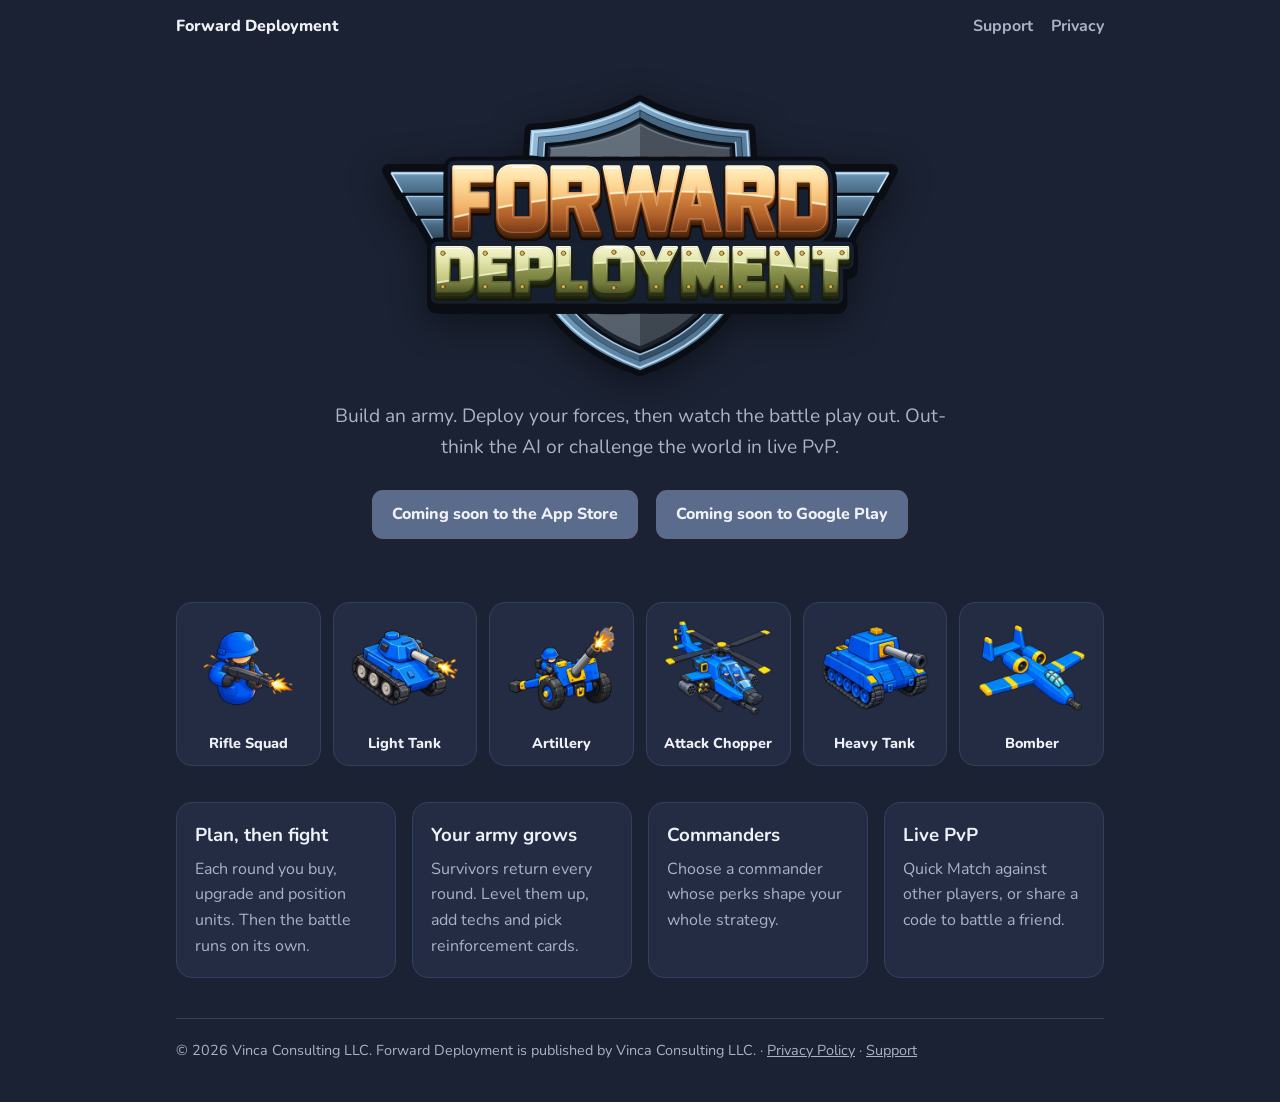
==== index.html @ e3504d12 "New tagline Co-Authored-By: Claude Opus 5.5 <noreply@anthropic.com> Claude-Session: https://claude.a" ====
<!doctype html>
<html lang="en">
<head>
<meta charset="utf-8">
<meta name="viewport" content="width=device-width,initial-scale=1">
<title>Forward Deployment</title>
<meta name="description" content="Forward Deployment: build an army, deploy your forces, then watch the battle play out. Out-think the AI or challenge the world in live PvP. Coming to iPhone and Android.">
<link rel="icon" href="img/icon.png">
<link rel="preconnect" href="https://fonts.googleapis.com">
<link href="https://fonts.googleapis.com/css2?family=Nunito:wght@400;700;800&display=swap" rel="stylesheet">
<link rel="stylesheet" href="style.css">
</head>
<body>
<div class="wrap">
  <header class="top">
    <a class="brand" href="./">Forward Deployment</a>
    <nav><a href="support.html">Support</a><a href="privacy.html">Privacy</a></nav>
  </header>

  <section class="hero">
    <img class="logo" src="img/logo.svg" alt="Forward Deployment">
    <p>Build an army. Deploy your forces, then watch the battle play out. Out-think the AI or challenge the world in live PvP.</p>
    <div class="badges">
      <span class="badge soon">Coming soon to the App Store</span>
      <span class="badge soon">Coming soon to Google Play</span>
    </div>
  </section>

  <section class="units" aria-label="Units">
    <figure><img src="img/infantry@256.webp" alt=""><figcaption>Rifle Squad</figcaption></figure>
    <figure><img src="img/light_tank@256.webp" alt=""><figcaption>Light Tank</figcaption></figure>
    <figure><img src="img/artillery@256.webp" alt=""><figcaption>Artillery</figcaption></figure>
    <figure><img src="img/chopper@256.webp" alt=""><figcaption>Attack Chopper</figcaption></figure>
    <figure><img src="img/heavy_tank@256.webp" alt=""><figcaption>Heavy Tank</figcaption></figure>
    <figure><img src="img/bomber@256.webp" alt=""><figcaption>Bomber</figcaption></figure>
  </section>

  <section class="features">
    <div><h3>Plan, then fight</h3><p>Each round you buy, upgrade and position units. Then the battle runs on its own.</p></div>
    <div><h3>Your army grows</h3><p>Survivors return every round. Level them up, add techs and pick reinforcement cards.</p></div>
    <div><h3>Commanders</h3><p>Choose a commander whose perks shape your whole strategy.</p></div>
    <div><h3>Live PvP</h3><p>Quick Match against other players, or share a code to battle a friend.</p></div>
  </section>

  <footer>
    © 2026 Vinca Consulting LLC. Forward Deployment is published by Vinca Consulting LLC.
    · <a href="privacy.html">Privacy Policy</a> · <a href="support.html">Support</a>
  </footer>
</div>
</body>
</html>
---- style.css ----
:root{--bg:#1b2233;--bg2:#232c42;--ink:#1e2230;--text:#eef1f7;--muted:#a9b3c7;--gold:#f2c14e;--green:#4cc36a;--line:#33405e}
*{box-sizing:border-box}
body{margin:0;background:var(--bg);color:var(--text);font:16px/1.6 "Nunito",system-ui,-apple-system,Segoe UI,Roboto,sans-serif}
a{color:var(--gold)}
.wrap{max-width:960px;margin:0 auto;padding:0 16px}
header.top{display:flex;align-items:center;justify-content:space-between;padding:14px 0}
header.top a.brand{display:flex;align-items:center;gap:10px;color:var(--text);text-decoration:none;font-weight:800}
header.top img{width:36px;height:36px;border-radius:8px}
nav a{color:var(--muted);text-decoration:none;margin-left:18px;font-weight:700}
nav a:hover{color:var(--text)}
.hero{text-align:center;padding:40px 0 24px}
.hero img.logo{width:min(520px,90%);height:auto;filter:drop-shadow(0 8px 18px rgba(0,0,0,.45))}
.hero p{font-size:1.2rem;color:var(--muted);max-width:620px;margin:16px auto 24px}
.badges{display:flex;gap:12px;justify-content:center;flex-wrap:wrap}
.badge{display:inline-block;padding:12px 20px;border-radius:14px;background:var(--green);color:#0f2a17;font-weight:800;text-decoration:none;border:3px solid var(--ink);box-shadow:0 4px 0 var(--ink)}
.badge.soon{background:#5b6b8c;color:var(--text)}
.units{display:grid;grid-template-columns:repeat(auto-fit,minmax(130px,1fr));gap:12px;margin:36px 0}
.units figure{margin:0;background:var(--bg2);border:1px solid var(--line);border-radius:16px;padding:10px;text-align:center}
.units img{width:100%;height:110px;object-fit:contain}
.units figcaption{font-weight:800;font-size:.9rem}
.features{display:grid;grid-template-columns:repeat(auto-fit,minmax(200px,1fr));gap:16px;margin:16px 0 40px}
.features div{background:var(--bg2);border:1px solid var(--line);border-radius:16px;padding:18px}
.features h3{margin:0 0 6px}
.features p{margin:0;color:var(--muted)}
.doc{background:var(--bg2);border:1px solid var(--line);border-radius:16px;padding:24px;margin:24px 0 40px}
.doc h1{margin-top:0}
.doc h2{font-size:1.15rem;margin-top:1.6em}
.muted{color:var(--muted)}
footer{border-top:1px solid var(--line);padding:20px 0 40px;color:var(--muted);font-size:.9rem}
footer a{color:var(--muted)}
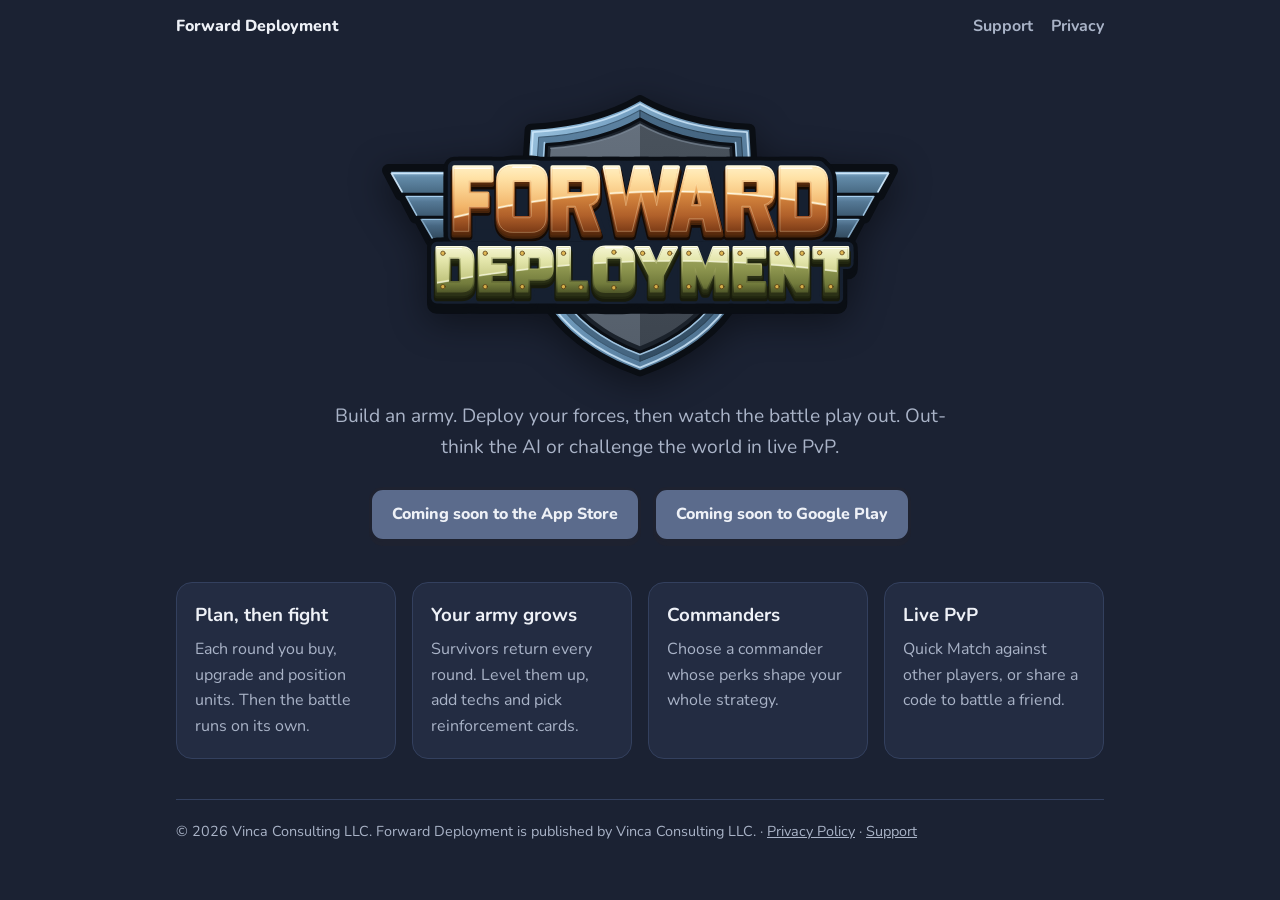
==== commit 2256e45e: "Remove the unit image tiles Co-Authored-By: Claude Opus 5.5 <noreply@anthropic.com> Claude-Session: " ====
--- a/index.html
+++ b/index.html
@@ -26,14 +26,6 @@
     </div>
   </section>
 
-  <section class="units" aria-label="Units">
-    <figure><img src="img/infantry@256.webp" alt=""><figcaption>Rifle Squad</figcaption></figure>
-    <figure><img src="img/light_tank@256.webp" alt=""><figcaption>Light Tank</figcaption></figure>
-    <figure><img src="img/artillery@256.webp" alt=""><figcaption>Artillery</figcaption></figure>
-    <figure><img src="img/chopper@256.webp" alt=""><figcaption>Attack Chopper</figcaption></figure>
-    <figure><img src="img/heavy_tank@256.webp" alt=""><figcaption>Heavy Tank</figcaption></figure>
-    <figure><img src="img/bomber@256.webp" alt=""><figcaption>Bomber</figcaption></figure>
-  </section>
 
   <section class="features">
     <div><h3>Plan, then fight</h3><p>Each round you buy, upgrade and position units. Then the battle runs on its own.</p></div>
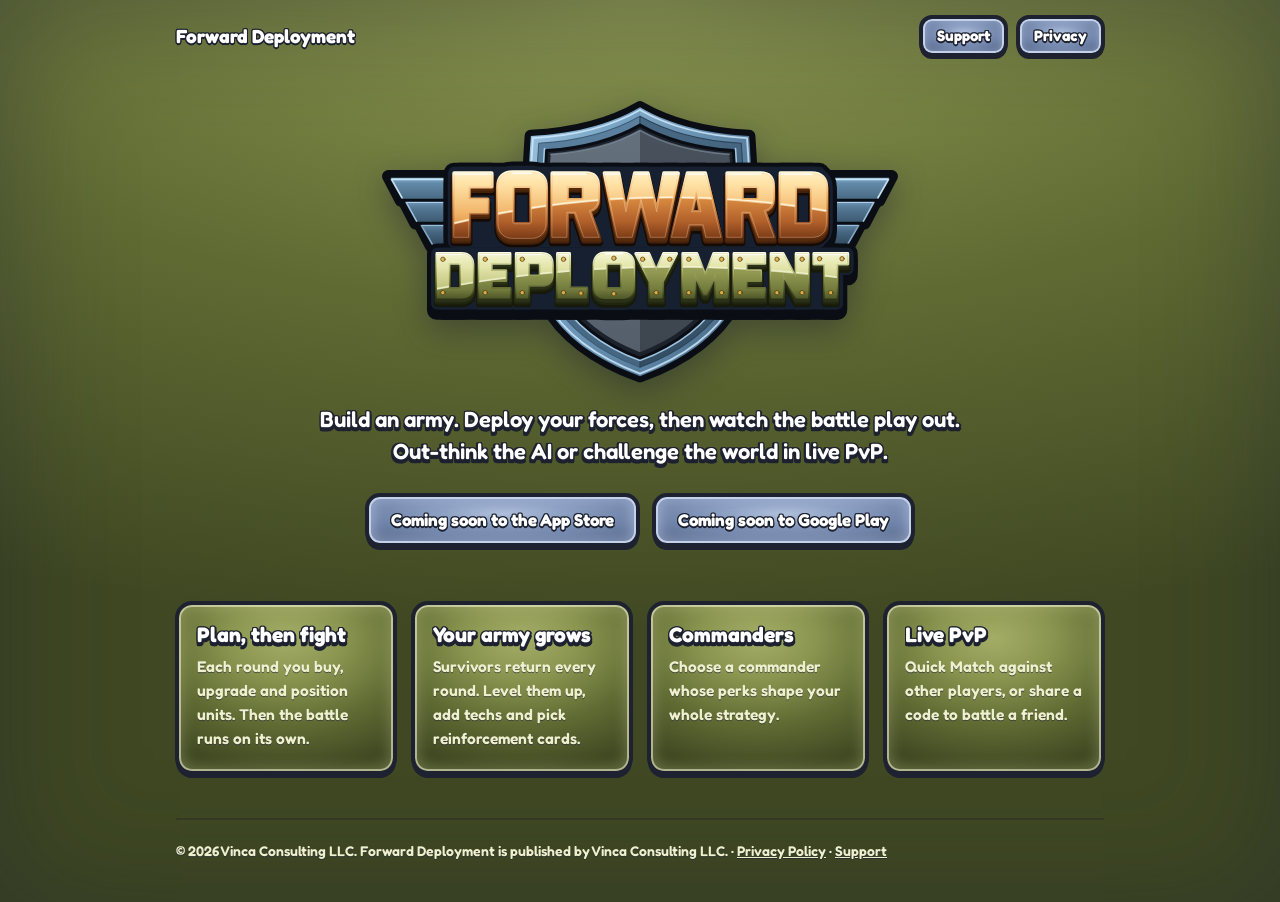
==== commit 99359f69: "Field olive look with the game's glow tiles and buttons; Fredoka font Co-Authored-By: Claude Opus 5." ====
--- a/index.html
+++ b/index.html
@@ -7,31 +7,31 @@
 <meta name="description" content="Forward Deployment: build an army, deploy your forces, then watch the battle play out. Out-think the AI or challenge the world in live PvP. Coming to iPhone and Android.">
 <link rel="icon" href="img/icon.png">
 <link rel="preconnect" href="https://fonts.googleapis.com">
-<link href="https://fonts.googleapis.com/css2?family=Nunito:wght@400;700;800&display=swap" rel="stylesheet">
+<link href="https://fonts.googleapis.com/css2?family=Fredoka:wght@400;500;600;700&display=swap" rel="stylesheet">
 <link rel="stylesheet" href="style.css">
 </head>
 <body>
 <div class="wrap">
   <header class="top">
     <a class="brand" href="./">Forward Deployment</a>
-    <nav><a href="support.html">Support</a><a href="privacy.html">Privacy</a></nav>
+    <nav><a class="gl f-slate" href="support.html">Support</a><a class="gl f-slate" href="privacy.html">Privacy</a></nav>
   </header>
 
   <section class="hero">
     <img class="logo" src="img/logo.svg" alt="Forward Deployment">
     <p>Build an army. Deploy your forces, then watch the battle play out. Out-think the AI or challenge the world in live PvP.</p>
     <div class="badges">
-      <span class="badge soon">Coming soon to the App Store</span>
-      <span class="badge soon">Coming soon to Google Play</span>
+      <span class="badge gl f-slate">Coming soon to the App Store</span>
+      <span class="badge gl f-slate">Coming soon to Google Play</span>
     </div>
   </section>
 
 
   <section class="features">
-    <div><h3>Plan, then fight</h3><p>Each round you buy, upgrade and position units. Then the battle runs on its own.</p></div>
-    <div><h3>Your army grows</h3><p>Survivors return every round. Level them up, add techs and pick reinforcement cards.</p></div>
-    <div><h3>Commanders</h3><p>Choose a commander whose perks shape your whole strategy.</p></div>
-    <div><h3>Live PvP</h3><p>Quick Match against other players, or share a code to battle a friend.</p></div>
+    <div class="gl f-olive"><h3>Plan, then fight</h3><p>Each round you buy, upgrade and position units. Then the battle runs on its own.</p></div>
+    <div class="gl f-olive"><h3>Your army grows</h3><p>Survivors return every round. Level them up, add techs and pick reinforcement cards.</p></div>
+    <div class="gl f-olive"><h3>Commanders</h3><p>Choose a commander whose perks shape your whole strategy.</p></div>
+    <div class="gl f-olive"><h3>Live PvP</h3><p>Quick Match against other players, or share a code to battle a friend.</p></div>
   </section>
 
   <footer>
--- a/style.css
+++ b/style.css
@@ -1,30 +1,62 @@
-:root{--bg:#1b2233;--bg2:#232c42;--ink:#1e2230;--text:#eef1f7;--muted:#a9b3c7;--gold:#f2c14e;--green:#4cc36a;--line:#33405e}
+/* Forward Deployment site: the game's "Field olive" look (unit tray / main menu / R&D) with the glow recipe from src/ui/glow.css:
+   ink border + hard lip, radial spotlight fill, pale inner rim, soft inner glow; white text with an even ink outline + drop. */
+:root{
+  --ink:#1e2230;
+  --olt:1.5px 0 0 var(--ink),1.06px 1.06px 0 var(--ink),0 1.5px 0 var(--ink),-1.06px 1.06px 0 var(--ink),-1.5px 0 0 var(--ink),-1.06px -1.06px 0 var(--ink),0 -1.5px 0 var(--ink),1.06px -1.06px 0 var(--ink),1.5px 2.5px 0 var(--ink),1.06px 3.56px 0 var(--ink),0 4px 0 var(--ink),-1.06px 3.56px 0 var(--ink),-1.5px 2.5px 0 var(--ink);
+  --olt-sm:.9px 0 0 var(--ink),.64px .64px 0 var(--ink),0 .9px 0 var(--ink),-.64px .64px 0 var(--ink),-.9px 0 0 var(--ink),-.64px -.64px 0 var(--ink),0 -.9px 0 var(--ink),.64px -.64px 0 var(--ink),.9px 1.4px 0 var(--ink),0 2.3px 0 var(--ink),-.9px 1.4px 0 var(--ink);
+}
 *{box-sizing:border-box}
-body{margin:0;background:var(--bg);color:var(--text);font:16px/1.6 "Nunito",system-ui,-apple-system,Segoe UI,Roboto,sans-serif}
-a{color:var(--gold)}
+html{background:#3f4822}
+body{margin:0;min-height:100vh;color:#fff;font:600 17px/1.55 "Fredoka","Baloo 2",ui-rounded,system-ui,-apple-system,"Segoe UI",Roboto,sans-serif;
+  background:radial-gradient(120% 70% at 50% 0%,#8a9550 0%,#5f6a33 50%,#3f4822 100%) fixed;
+  box-shadow:inset 0 0 120px 10px rgba(30,34,48,.35)}
+a{color:#ffe680}
 .wrap{max-width:960px;margin:0 auto;padding:0 16px}
-header.top{display:flex;align-items:center;justify-content:space-between;padding:14px 0}
-header.top a.brand{display:flex;align-items:center;gap:10px;color:var(--text);text-decoration:none;font-weight:800}
-header.top img{width:36px;height:36px;border-radius:8px}
-nav a{color:var(--muted);text-decoration:none;margin-left:18px;font-weight:700}
-nav a:hover{color:var(--text)}
-.hero{text-align:center;padding:40px 0 24px}
-.hero img.logo{width:min(520px,90%);height:auto;filter:drop-shadow(0 8px 18px rgba(0,0,0,.45))}
-.hero p{font-size:1.2rem;color:var(--muted);max-width:620px;margin:16px auto 24px}
-.badges{display:flex;gap:12px;justify-content:center;flex-wrap:wrap}
-.badge{display:inline-block;padding:12px 20px;border-radius:14px;background:var(--green);color:#0f2a17;font-weight:800;text-decoration:none;border:3px solid var(--ink);box-shadow:0 4px 0 var(--ink)}
-.badge.soon{background:#5b6b8c;color:var(--text)}
-.units{display:grid;grid-template-columns:repeat(auto-fit,minmax(130px,1fr));gap:12px;margin:36px 0}
-.units figure{margin:0;background:var(--bg2);border:1px solid var(--line);border-radius:16px;padding:10px;text-align:center}
-.units img{width:100%;height:110px;object-fit:contain}
-.units figcaption{font-weight:800;font-size:.9rem}
-.features{display:grid;grid-template-columns:repeat(auto-fit,minmax(200px,1fr));gap:16px;margin:16px 0 40px}
-.features div{background:var(--bg2);border:1px solid var(--line);border-radius:16px;padding:18px}
-.features h3{margin:0 0 6px}
-.features p{margin:0;color:var(--muted)}
-.doc{background:var(--bg2);border:1px solid var(--line);border-radius:16px;padding:24px;margin:24px 0 40px}
-.doc h1{margin-top:0}
-.doc h2{font-size:1.15rem;margin-top:1.6em}
-.muted{color:var(--muted)}
-footer{border-top:1px solid var(--line);padding:20px 0 40px;color:var(--muted);font-size:.9rem}
-footer a{color:var(--muted)}
+
+/* glow families */
+.f-olive{--c0:#a3ad66;--c1:#8a9550;--c2:#5f6a33;--c3:#3f4822;--rim:rgba(247,246,216,.55);--in:rgba(230,232,170,.25)}
+.f-slate{--c0:#b0c0dc;--c1:#8b9fc2;--c2:#6c80a6;--c3:#4a5c80;--rim:#c3d1ea;--in:rgba(200,214,240,.55)}
+.f-gold{--c0:#fffbe2;--c1:#ffe680;--c2:#ffc93c;--c3:#e39812;--rim:#fff6c6;--in:rgba(255,246,200,.9)}
+.f-cream{--c0:#fff;--c1:#fffbf3;--c2:#f8eedb;--c3:#e9d7b1;--rim:#fff;--in:rgba(255,255,255,.95)}
+/* recipe */
+.gl{border:3px solid var(--ink);
+  background:radial-gradient(var(--sh,72% 66% at 50% 40%),var(--c0) 0%,var(--c1) 30%,var(--c2) 66%,var(--c3) 100%);
+  box-shadow:var(--lip,0 4px 0 var(--ink)),inset 0 0 0 var(--rw,2px) var(--rim),inset 0 0 var(--gb,14px) var(--gs,4px) var(--in);
+  outline:2px solid var(--ink);outline-offset:-1.75px}
+
+/* header */
+header.top{display:flex;align-items:center;justify-content:space-between;gap:12px;padding:16px 0}
+header.top a.brand{color:#fff;text-decoration:none;font-weight:700;font-size:19px;text-shadow:var(--olt-sm)}
+nav{display:flex;gap:10px}
+nav a{display:inline-flex;align-items:center;min-height:40px;padding:0 14px;border-radius:12px;color:#fff;text-decoration:none;font-weight:700;font-size:15px;text-shadow:var(--olt-sm);--lip:0 3px 0 var(--ink);--gb:8px;--gs:2px}
+nav a:hover{filter:brightness(1.08)}
+
+/* hero */
+.hero{text-align:center;padding:28px 0 20px}
+.hero img.logo{width:min(520px,92%);height:auto;filter:drop-shadow(0 10px 16px rgba(30,34,48,.45))}
+.hero p{font-size:clamp(18px,2.6vw,22px);font-weight:600;line-height:1.45;max-width:640px;margin:14px auto 26px;color:#fff;text-shadow:var(--olt)}
+.badges{display:flex;gap:14px;justify-content:center;flex-wrap:wrap}
+.badge{display:inline-flex;align-items:center;min-height:52px;padding:0 22px;border-radius:14px;color:#fff;font-weight:700;font-size:17px;text-decoration:none;text-shadow:var(--olt-sm);--sh:78% 72% at 50% 36%}
+
+/* feature tiles */
+.features{display:grid;grid-template-columns:repeat(auto-fit,minmax(200px,1fr));gap:16px;margin:36px 0 44px}
+.features div{border-radius:16px;padding:18px 18px 20px;--sh:90% 80% at 50% 20%}
+.features h3{margin:0 0 8px;font-size:21px;font-weight:700;line-height:1.15;color:#fff;text-shadow:var(--olt)}
+.features p{margin:0;font-size:15.5px;font-weight:600;color:#eef0cf;text-shadow:0 1px 0 rgba(30,34,48,.6)}
+
+/* document pages (privacy / support): a cream glow panel so long text stays easy to read */
+.doc{border-radius:18px;padding:26px 26px 30px;margin:20px 0 44px;color:var(--ink);--sh:120% 90% at 50% 0%;--gb:18px;--gs:6px}
+.doc h1{margin:0 0 6px;font-size:32px;line-height:1.1;color:#fff;text-shadow:var(--olt)}
+.doc h2{font-size:20px;margin:1.6em 0 .4em;color:#4a5530}
+.doc p,.doc li{font-weight:500;font-size:16.5px}
+.doc a{color:#1b55c6}
+.muted{opacity:.7}
+
+footer{border-top:2px solid rgba(30,34,48,.35);padding:20px 0 40px;color:#eef0cf;font-size:14px;font-weight:600;text-shadow:0 1px 0 rgba(30,34,48,.6)}
+footer a{color:#eef0cf}
+
+@media (max-width:520px){
+  header.top{flex-wrap:wrap}
+  .badge{width:100%;justify-content:center}
+  .doc{padding:20px 18px 24px}
+}
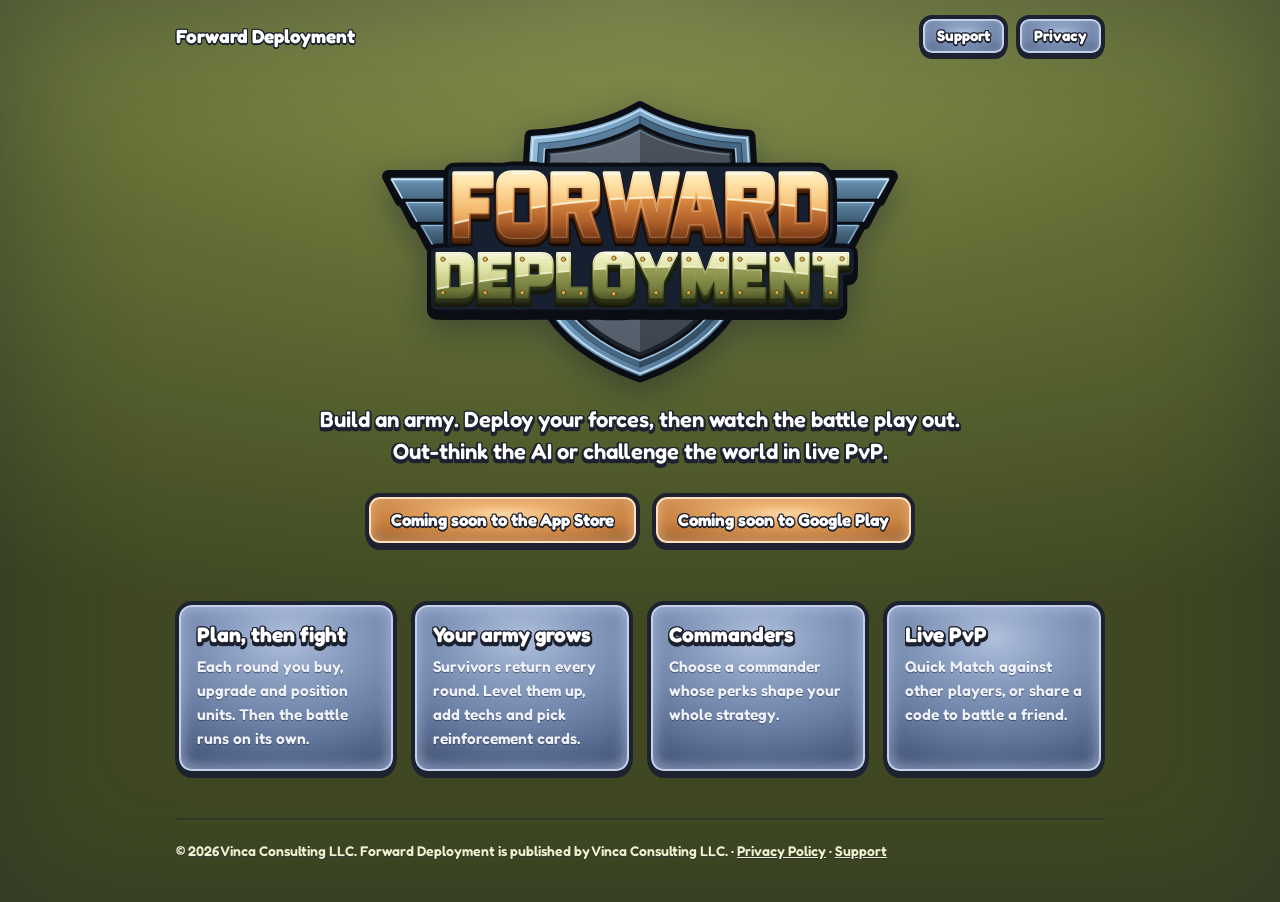
==== commit 80f239c2: "Bronze store badges, slate feature tiles Co-Authored-By: Claude Opus 5.5 <noreply@anthropic.com> Cla" ====
--- a/index.html
+++ b/index.html
@@ -21,17 +21,17 @@
     <img class="logo" src="img/logo.svg" alt="Forward Deployment">
     <p>Build an army. Deploy your forces, then watch the battle play out. Out-think the AI or challenge the world in live PvP.</p>
     <div class="badges">
-      <span class="badge gl f-slate">Coming soon to the App Store</span>
-      <span class="badge gl f-slate">Coming soon to Google Play</span>
+      <span class="badge gl f-bronze">Coming soon to the App Store</span>
+      <span class="badge gl f-bronze">Coming soon to Google Play</span>
     </div>
   </section>
 
 
   <section class="features">
-    <div class="gl f-olive"><h3>Plan, then fight</h3><p>Each round you buy, upgrade and position units. Then the battle runs on its own.</p></div>
-    <div class="gl f-olive"><h3>Your army grows</h3><p>Survivors return every round. Level them up, add techs and pick reinforcement cards.</p></div>
-    <div class="gl f-olive"><h3>Commanders</h3><p>Choose a commander whose perks shape your whole strategy.</p></div>
-    <div class="gl f-olive"><h3>Live PvP</h3><p>Quick Match against other players, or share a code to battle a friend.</p></div>
+    <div class="gl f-slate"><h3>Plan, then fight</h3><p>Each round you buy, upgrade and position units. Then the battle runs on its own.</p></div>
+    <div class="gl f-slate"><h3>Your army grows</h3><p>Survivors return every round. Level them up, add techs and pick reinforcement cards.</p></div>
+    <div class="gl f-slate"><h3>Commanders</h3><p>Choose a commander whose perks shape your whole strategy.</p></div>
+    <div class="gl f-slate"><h3>Live PvP</h3><p>Quick Match against other players, or share a code to battle a friend.</p></div>
   </section>
 
   <footer>
--- a/style.css
+++ b/style.css
@@ -16,6 +16,7 @@
 /* glow families */
 .f-olive{--c0:#a3ad66;--c1:#8a9550;--c2:#5f6a33;--c3:#3f4822;--rim:rgba(247,246,216,.55);--in:rgba(230,232,170,.25)}
 .f-slate{--c0:#b0c0dc;--c1:#8b9fc2;--c2:#6c80a6;--c3:#4a5c80;--rim:#c3d1ea;--in:rgba(200,214,240,.55)}
+.f-bronze{--c0:#ffd9a8;--c1:#e8a964;--c2:#c27a3a;--c3:#8a4f1e;--rim:#ffe2bd;--in:rgba(255,215,170,.55)}
 .f-gold{--c0:#fffbe2;--c1:#ffe680;--c2:#ffc93c;--c3:#e39812;--rim:#fff6c6;--in:rgba(255,246,200,.9)}
 .f-cream{--c0:#fff;--c1:#fffbf3;--c2:#f8eedb;--c3:#e9d7b1;--rim:#fff;--in:rgba(255,255,255,.95)}
 /* recipe */
@@ -42,7 +43,7 @@
 .features{display:grid;grid-template-columns:repeat(auto-fit,minmax(200px,1fr));gap:16px;margin:36px 0 44px}
 .features div{border-radius:16px;padding:18px 18px 20px;--sh:90% 80% at 50% 20%}
 .features h3{margin:0 0 8px;font-size:21px;font-weight:700;line-height:1.15;color:#fff;text-shadow:var(--olt)}
-.features p{margin:0;font-size:15.5px;font-weight:600;color:#eef0cf;text-shadow:0 1px 0 rgba(30,34,48,.6)}
+.features p{margin:0;font-size:15.5px;font-weight:600;color:#eef2fa;text-shadow:0 1px 0 rgba(30,34,48,.6)}
 
 /* document pages (privacy / support): a cream glow panel so long text stays easy to read */
 .doc{border-radius:18px;padding:26px 26px 30px;margin:20px 0 44px;color:var(--ink);--sh:120% 90% at 50% 0%;--gb:18px;--gs:6px}
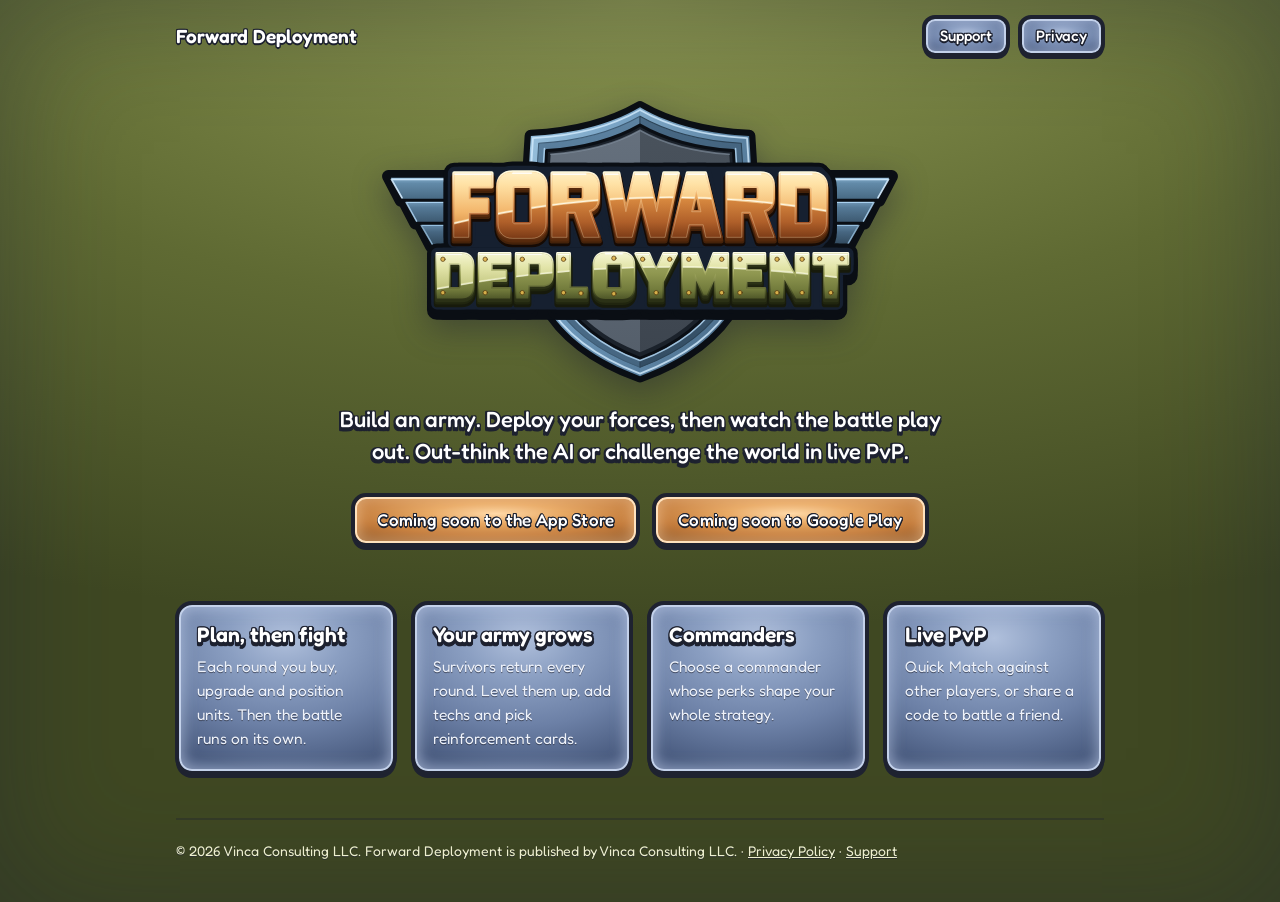
==== commit 9f1fae3f: "Lighter Fredoka weights so outlined text stays readable Co-Authored-By: Claude Opus 5.5 <noreply@ant" ====
--- a/index.html
+++ b/index.html
@@ -8,7 +8,7 @@
 <link rel="icon" href="img/icon.png">
 <link rel="preconnect" href="https://fonts.googleapis.com">
 <link href="https://fonts.googleapis.com/css2?family=Fredoka:wght@400;500;600;700&display=swap" rel="stylesheet">
-<link rel="stylesheet" href="style.css">
+<link rel="stylesheet" href="style.css?v=4">
 </head>
 <body>
 <div class="wrap">
--- a/style.css
+++ b/style.css
@@ -7,7 +7,7 @@
 }
 *{box-sizing:border-box}
 html{background:#3f4822}
-body{margin:0;min-height:100vh;color:#fff;font:600 17px/1.55 "Fredoka","Baloo 2",ui-rounded,system-ui,-apple-system,"Segoe UI",Roboto,sans-serif;
+body{margin:0;min-height:100vh;color:#fff;font:500 17px/1.55 "Fredoka","Baloo 2",ui-rounded,system-ui,-apple-system,"Segoe UI",Roboto,sans-serif;
   background:radial-gradient(120% 70% at 50% 0%,#8a9550 0%,#5f6a33 50%,#3f4822 100%) fixed;
   box-shadow:inset 0 0 120px 10px rgba(30,34,48,.35)}
 a{color:#ffe680}
@@ -27,33 +27,33 @@
 
 /* header */
 header.top{display:flex;align-items:center;justify-content:space-between;gap:12px;padding:16px 0}
-header.top a.brand{color:#fff;text-decoration:none;font-weight:700;font-size:19px;text-shadow:var(--olt-sm)}
+header.top a.brand{color:#fff;text-decoration:none;font-weight:600;font-size:19px;text-shadow:var(--olt-sm)}
 nav{display:flex;gap:10px}
-nav a{display:inline-flex;align-items:center;min-height:40px;padding:0 14px;border-radius:12px;color:#fff;text-decoration:none;font-weight:700;font-size:15px;text-shadow:var(--olt-sm);--lip:0 3px 0 var(--ink);--gb:8px;--gs:2px}
+nav a{display:inline-flex;align-items:center;min-height:40px;padding:0 14px;border-radius:12px;color:#fff;text-decoration:none;font-weight:500;font-size:15px;text-shadow:var(--olt-sm);--lip:0 3px 0 var(--ink);--gb:8px;--gs:2px}
 nav a:hover{filter:brightness(1.08)}
 
 /* hero */
 .hero{text-align:center;padding:28px 0 20px}
 .hero img.logo{width:min(520px,92%);height:auto;filter:drop-shadow(0 10px 16px rgba(30,34,48,.45))}
-.hero p{font-size:clamp(18px,2.6vw,22px);font-weight:600;line-height:1.45;max-width:640px;margin:14px auto 26px;color:#fff;text-shadow:var(--olt)}
+.hero p{font-size:clamp(18px,2.6vw,22px);font-weight:500;line-height:1.45;max-width:640px;margin:14px auto 26px;color:#fff;text-shadow:var(--olt)}
 .badges{display:flex;gap:14px;justify-content:center;flex-wrap:wrap}
-.badge{display:inline-flex;align-items:center;min-height:52px;padding:0 22px;border-radius:14px;color:#fff;font-weight:700;font-size:17px;text-decoration:none;text-shadow:var(--olt-sm);--sh:78% 72% at 50% 36%}
+.badge{display:inline-flex;align-items:center;min-height:52px;padding:0 22px;border-radius:14px;color:#fff;font-weight:500;font-size:17px;letter-spacing:.01em;text-decoration:none;text-shadow:var(--olt-sm);--sh:78% 72% at 50% 36%}
 
 /* feature tiles */
 .features{display:grid;grid-template-columns:repeat(auto-fit,minmax(200px,1fr));gap:16px;margin:36px 0 44px}
 .features div{border-radius:16px;padding:18px 18px 20px;--sh:90% 80% at 50% 20%}
-.features h3{margin:0 0 8px;font-size:21px;font-weight:700;line-height:1.15;color:#fff;text-shadow:var(--olt)}
-.features p{margin:0;font-size:15.5px;font-weight:600;color:#eef2fa;text-shadow:0 1px 0 rgba(30,34,48,.6)}
+.features h3{margin:0 0 8px;font-size:21px;font-weight:600;line-height:1.15;color:#fff;text-shadow:var(--olt)}
+.features p{margin:0;font-size:15.5px;font-weight:400;color:#eef2fa;text-shadow:0 1px 0 rgba(30,34,48,.6)}
 
 /* document pages (privacy / support): a cream glow panel so long text stays easy to read */
 .doc{border-radius:18px;padding:26px 26px 30px;margin:20px 0 44px;color:var(--ink);--sh:120% 90% at 50% 0%;--gb:18px;--gs:6px}
-.doc h1{margin:0 0 6px;font-size:32px;line-height:1.1;color:#fff;text-shadow:var(--olt)}
-.doc h2{font-size:20px;margin:1.6em 0 .4em;color:#4a5530}
-.doc p,.doc li{font-weight:500;font-size:16.5px}
+.doc h1{margin:0 0 6px;font-size:32px;font-weight:600;line-height:1.1;color:#fff;text-shadow:var(--olt)}
+.doc h2{font-size:20px;font-weight:600;margin:1.6em 0 .4em;color:#4a5530}
+.doc p,.doc li{font-weight:400;font-size:16.5px}
 .doc a{color:#1b55c6}
 .muted{opacity:.7}
 
-footer{border-top:2px solid rgba(30,34,48,.35);padding:20px 0 40px;color:#eef0cf;font-size:14px;font-weight:600;text-shadow:0 1px 0 rgba(30,34,48,.6)}
+footer{border-top:2px solid rgba(30,34,48,.35);padding:20px 0 40px;color:#eef0cf;font-size:14px;font-weight:400;text-shadow:0 1px 0 rgba(30,34,48,.6)}
 footer a{color:#eef0cf}
 
 @media (max-width:520px){
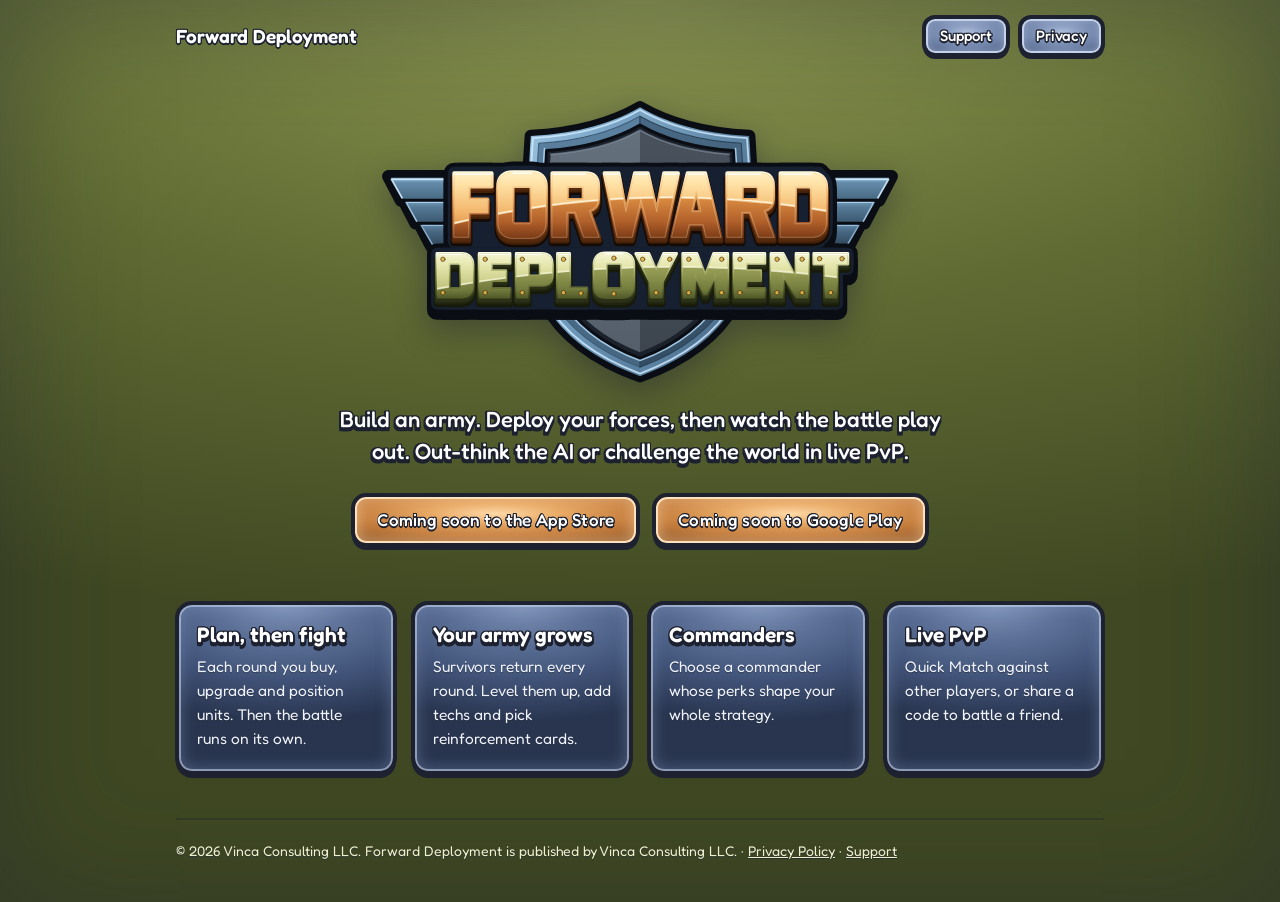
==== commit 17a7ced2: "Darker slate tiles for text contrast Co-Authored-By: Claude Opus 5.5 <noreply@anthropic.com> Claude-" ====
--- a/index.html
+++ b/index.html
@@ -8,7 +8,7 @@
 <link rel="icon" href="img/icon.png">
 <link rel="preconnect" href="https://fonts.googleapis.com">
 <link href="https://fonts.googleapis.com/css2?family=Fredoka:wght@400;500;600;700&display=swap" rel="stylesheet">
-<link rel="stylesheet" href="style.css?v=4">
+<link rel="stylesheet" href="style.css?v=5">
 </head>
 <body>
 <div class="wrap">
@@ -28,10 +28,10 @@
 
 
   <section class="features">
-    <div class="gl f-slate"><h3>Plan, then fight</h3><p>Each round you buy, upgrade and position units. Then the battle runs on its own.</p></div>
-    <div class="gl f-slate"><h3>Your army grows</h3><p>Survivors return every round. Level them up, add techs and pick reinforcement cards.</p></div>
-    <div class="gl f-slate"><h3>Commanders</h3><p>Choose a commander whose perks shape your whole strategy.</p></div>
-    <div class="gl f-slate"><h3>Live PvP</h3><p>Quick Match against other players, or share a code to battle a friend.</p></div>
+    <div class="gl f-slatedeep"><h3>Plan, then fight</h3><p>Each round you buy, upgrade and position units. Then the battle runs on its own.</p></div>
+    <div class="gl f-slatedeep"><h3>Your army grows</h3><p>Survivors return every round. Level them up, add techs and pick reinforcement cards.</p></div>
+    <div class="gl f-slatedeep"><h3>Commanders</h3><p>Choose a commander whose perks shape your whole strategy.</p></div>
+    <div class="gl f-slatedeep"><h3>Live PvP</h3><p>Quick Match against other players, or share a code to battle a friend.</p></div>
   </section>
 
   <footer>
--- a/style.css
+++ b/style.css
@@ -16,6 +16,7 @@
 /* glow families */
 .f-olive{--c0:#a3ad66;--c1:#8a9550;--c2:#5f6a33;--c3:#3f4822;--rim:rgba(247,246,216,.55);--in:rgba(230,232,170,.25)}
 .f-slate{--c0:#b0c0dc;--c1:#8b9fc2;--c2:#6c80a6;--c3:#4a5c80;--rim:#c3d1ea;--in:rgba(200,214,240,.55)}
+.f-slatedeep{--c0:#7f93b8;--c1:#5d7198;--c2:#3f5176;--c3:#29354f;--rim:rgba(195,209,234,.6);--in:rgba(150,172,214,.28)}
 .f-bronze{--c0:#ffd9a8;--c1:#e8a964;--c2:#c27a3a;--c3:#8a4f1e;--rim:#ffe2bd;--in:rgba(255,215,170,.55)}
 .f-gold{--c0:#fffbe2;--c1:#ffe680;--c2:#ffc93c;--c3:#e39812;--rim:#fff6c6;--in:rgba(255,246,200,.9)}
 .f-cream{--c0:#fff;--c1:#fffbf3;--c2:#f8eedb;--c3:#e9d7b1;--rim:#fff;--in:rgba(255,255,255,.95)}
@@ -41,7 +42,7 @@
 
 /* feature tiles */
 .features{display:grid;grid-template-columns:repeat(auto-fit,minmax(200px,1fr));gap:16px;margin:36px 0 44px}
-.features div{border-radius:16px;padding:18px 18px 20px;--sh:90% 80% at 50% 20%}
+.features div{border-radius:16px;padding:18px 18px 20px;--sh:110% 70% at 50% 0%}
 .features h3{margin:0 0 8px;font-size:21px;font-weight:600;line-height:1.15;color:#fff;text-shadow:var(--olt)}
 .features p{margin:0;font-size:15.5px;font-weight:400;color:#eef2fa;text-shadow:0 1px 0 rgba(30,34,48,.6)}
 
